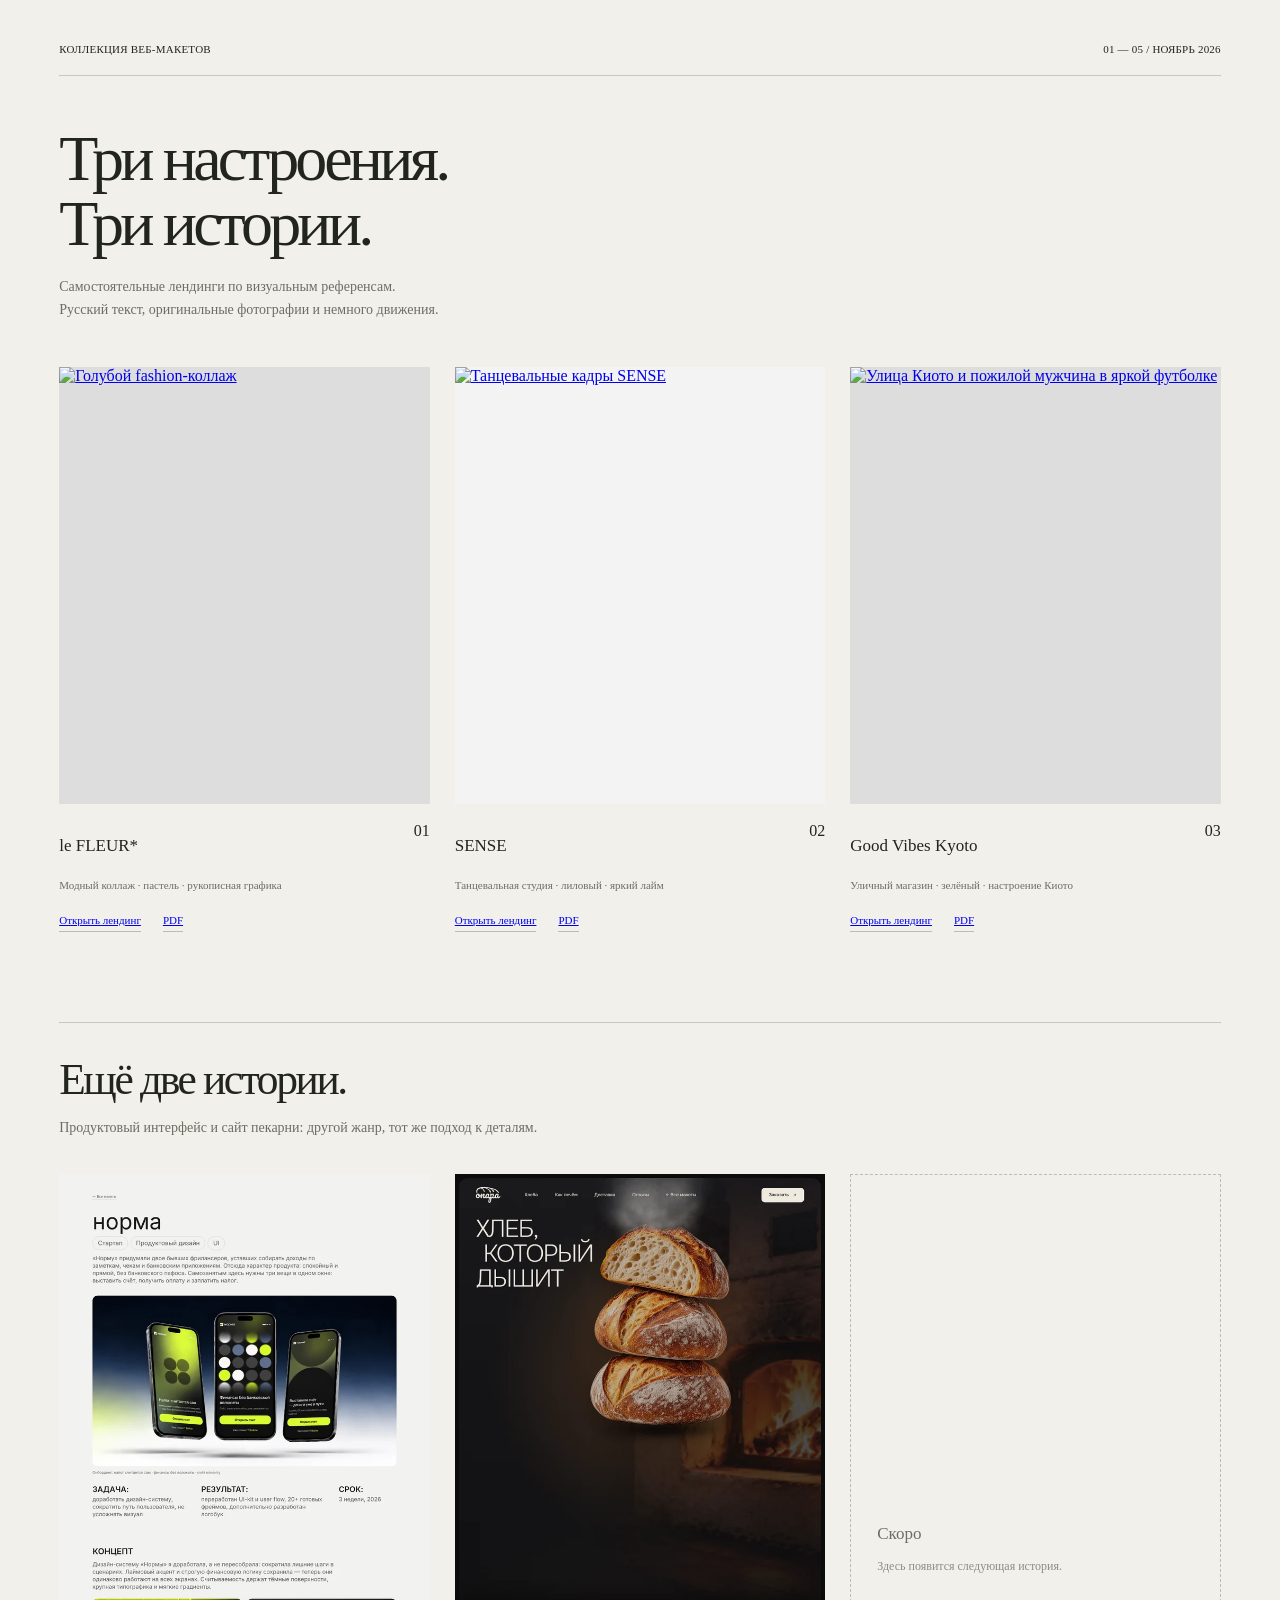
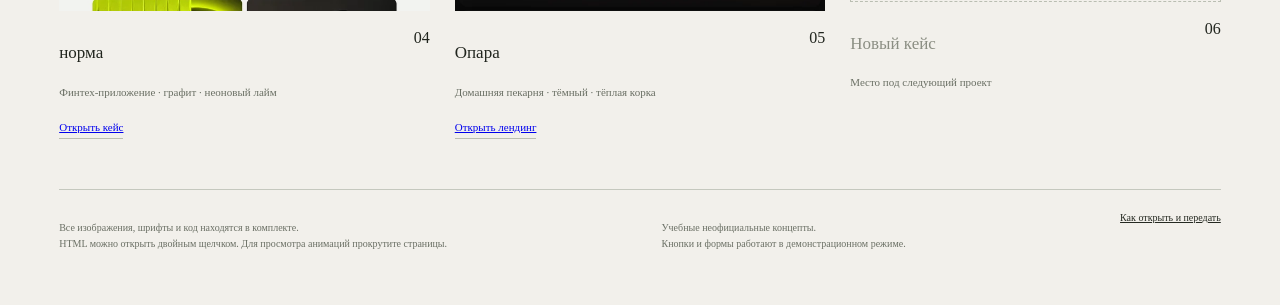
==== three-landings/index.html @ baacd2ec "landings: add norma case and opara site, update index; sense dialog close icon Co-Authored-By: Claud" ====
<!doctype html><html lang="ru"><head><meta charset="utf-8"><meta name="viewport" content="width=device-width,initial-scale=1"><title>Три лендинга — коллекция макетов</title><link rel="icon" href="assets/fleur-icon.svg"><link rel="stylesheet" href="assets/base.css"><style>
body{background:#f2f0eb;padding:35px 4%;color:#21251e}.gallery{max-width:1440px;margin:auto}header{display:flex;justify-content:space-between;font-size:11px;letter-spacing:.02em;border-bottom:1px solid #c5c8be;padding-bottom:20px}h1{font-size:clamp(38px,5vw,70px);font-weight:500;line-height:1.02;letter-spacing:-.06em;margin:50px 0 18px}.intro{font-size:14px;line-height:1.7;color:#6a6f64;max-width:560px}.cards{display:grid;grid-template-columns:repeat(3,minmax(0,1fr));gap:25px;margin-top:45px}.preview{display:block;aspect-ratio:1/1.12;overflow:hidden;position:relative;background:#ddd;transition:transform .4s}.preview img{width:100%;height:100%;object-fit:cover;transition:transform .7s}.preview:hover{transform:translateY(-8px)}.preview:hover img{transform:scale(1.035)}.f-preview img{object-position:60% top}.s-preview img{object-position:center}.k-preview img{object-position:60% center}.cover-label{position:absolute;left:22px;top:28px;line-height:1;font-size:57px;letter-spacing:-.05em;font-weight:700;max-width:90%;pointer-events:none}.f-preview .cover-label{font-family:'Oswald';font-size:51px;line-height:1.02;letter-spacing:-.04em;max-width:65%;top:80px}.s-preview{background:#f3f3f3}.s-preview img{opacity:.75}.s-preview .cover-label{top:auto;bottom:35px;font-size:70px;background:#edc3f7;padding:8px 13px;transform:rotate(-5deg)}.k-preview .cover-label{color:#f1eb39;font-family:'Caveat';font-size:76px;line-height:.78;transform:rotate(-9deg);top:95px}.card-label{display:flex;justify-content:space-between;margin-top:18px;gap:20px}.card-label h2{font-size:17px;font-weight:500}.card-label>span{font-size:12px;color:#8b8e83}article>p{font-size:11px;color:#6a6f64;margin:8px 0 18px}.card-links{display:flex;gap:22px;font-size:11px}.card-links a{border-bottom:1px solid #babeb2;padding:5px 0}.more{margin-top:90px;padding-top:34px;border-top:1px solid #c5c8be}.more>h2{font-size:clamp(30px,3.4vw,48px);font-weight:500;line-height:1.05;letter-spacing:-.055em;margin:0 0 14px}.more .cards{margin-top:34px}.n-preview{background:#f2f2f0}.o-preview{background:#0c0c0d}.soon{aspect-ratio:1/1.18;border:1px dashed #babeb2;display:flex;flex-direction:column;justify-content:flex-end;gap:10px;padding:26px;color:#8b8e83;font-size:12px;line-height:1.5}.soon b{font-weight:500;font-size:17px;color:#6a6f64}.soon+.card-label h2{color:#8b8e83}footer{margin:50px 0 0;padding-top:20px;border-top:1px solid #c5c8be;display:flex;justify-content:space-between;gap:24px;font-size:10px;color:#6a6f64;line-height:1.6}footer a{color:#252921}@media(max-width:800px){.cards{grid-template-columns:1fr;gap:40px}.preview,.soon{aspect-ratio:1.2}.more{margin-top:60px}.gallery{max-width:540px}header{font-size:9px}h1{margin-top:35px}footer{flex-direction:column}.intro{font-size:12px}.card-links{font-size:13px}}
.preview img{object-position:top!important;opacity:1}.preview{aspect-ratio:1/1.18}</style></head><body><main class="gallery"><header><span>КОЛЛЕКЦИЯ ВЕБ-МАКЕТОВ</span><span>01 — 05 / НОЯБРЬ 2026</span></header><h1>Три настроения.<br>Три истории.</h1><p class="intro">Самостоятельные лендинги по визуальным референсам.<br>Русский текст, оригинальные фотографии и немного движения.</p><div class="cards">
<article><a class="preview f-preview" href="fleur.html" aria-label="Открыть le Fleur"><img src="assets/preview-fleur.webp" alt="Голубой fashion-коллаж"></a><div class="card-label"><h2>le FLEUR*</h2>01</div><p>Модный коллаж · пастель · рукописная графика</p><div class="card-links"><a href="fleur.html">Открыть лендинг </a><a href="01-le-fleur.pdf">PDF </a></div></article>
<article><a class="preview s-preview" href="sense.html" aria-label="Открыть SENSE"><img src="assets/preview-sense.webp" alt="Танцевальные кадры SENSE"></a><div class="card-label"><h2>SENSE</h2>02</div><p>Танцевальная студия · лиловый · яркий лайм</p><div class="card-links"><a href="sense.html">Открыть лендинг </a><a href="02-sense.pdf">PDF </a></div></article>
<article><a class="preview k-preview" href="kyoto.html" aria-label="Открыть Good Vibes Kyoto"><img src="assets/preview-kyoto.webp" alt="Улица Киото и пожилой мужчина в яркой футболке"></a><div class="card-label"><h2>Good Vibes Kyoto</h2>03</div><p>Уличный магазин · зелёный · настроение Киото</p><div class="card-links"><a href="kyoto.html">Открыть лендинг </a><a href="03-good-vibes-kyoto.pdf">PDF </a></div></article>
</div>
<section class="more" aria-labelledby="more-title"><h2 id="more-title">Ещё две истории.</h2><p class="intro">Продуктовый интерфейс и сайт пекарни: другой жанр, тот же подход к деталям.</p><div class="cards">
<article><a class="preview n-preview" href="norma.html" aria-label="Открыть кейс норма"><img src="assets/preview-norma.webp" alt="Три экрана онбординга финтех-приложения на тёмно-синем фоне" loading="lazy"></a><div class="card-label"><h2>норма</h2>04</div><p>Финтех-приложение · графит · неоновый лайм</p><div class="card-links"><a href="norma.html">Открыть кейс </a></div></article>
<article><a class="preview o-preview" href="opara/index.html" aria-label="Открыть Опару"><img src="assets/preview-opara.webp" alt="Стопка хлеба на фоне печи" loading="lazy"></a><div class="card-label"><h2>Опара</h2>05</div><p>Домашняя пекарня · тёмный · тёплая корка</p><div class="card-links"><a href="opara/index.html">Открыть лендинг </a></div></article>
<article aria-label="Следующий кейс"><div class="soon"><b>Скоро</b><span>Здесь появится следующая история.</span></div><div class="card-label"><h2>Новый кейс</h2>06</div><p>Место под следующий проект</p></article>
</div></section><footer><p>Все изображения, шрифты и код находятся в комплекте.<br>HTML можно открыть двойным щелчком. Для просмотра анимаций прокрутите страницы.</p><p>Учебные неофициальные концепты.<br>Кнопки и формы работают в демонстрационном режиме.</p><a href="README.txt">Как открыть и передать </a></footer></main></body></html>
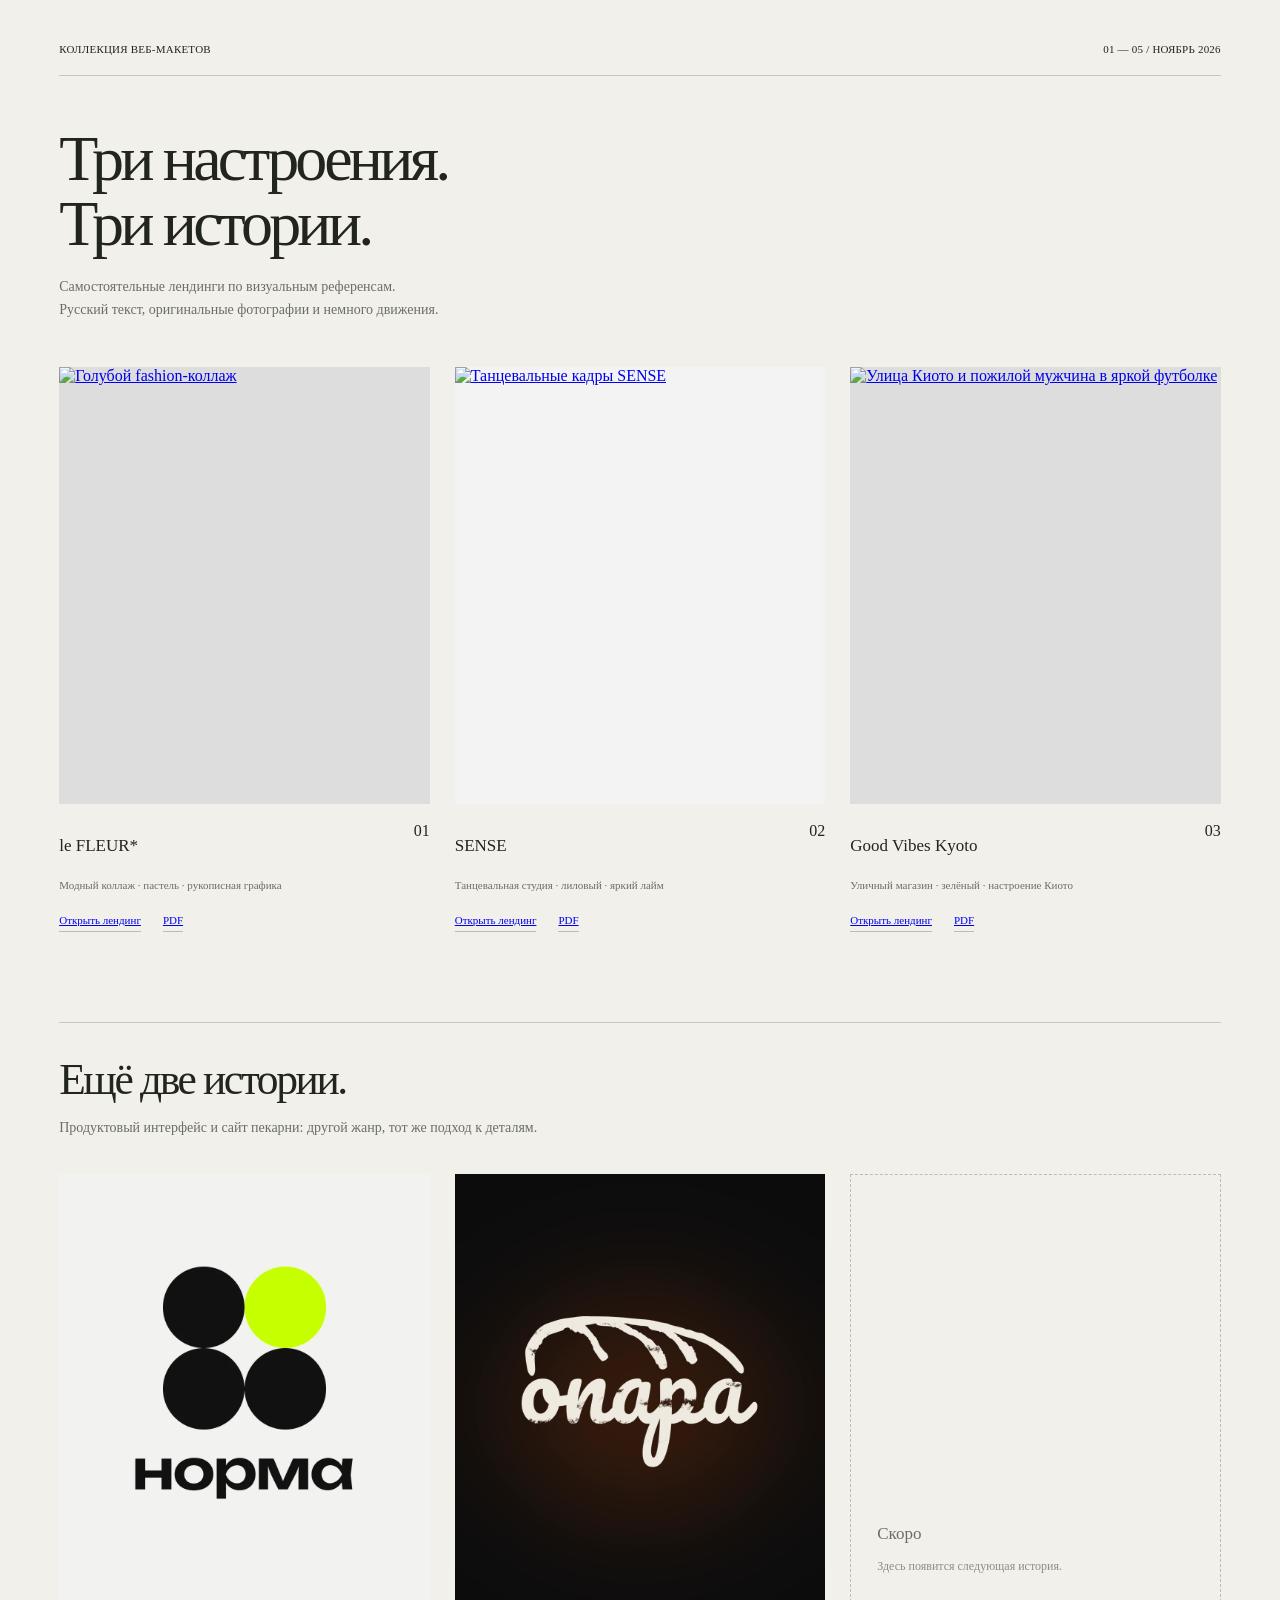
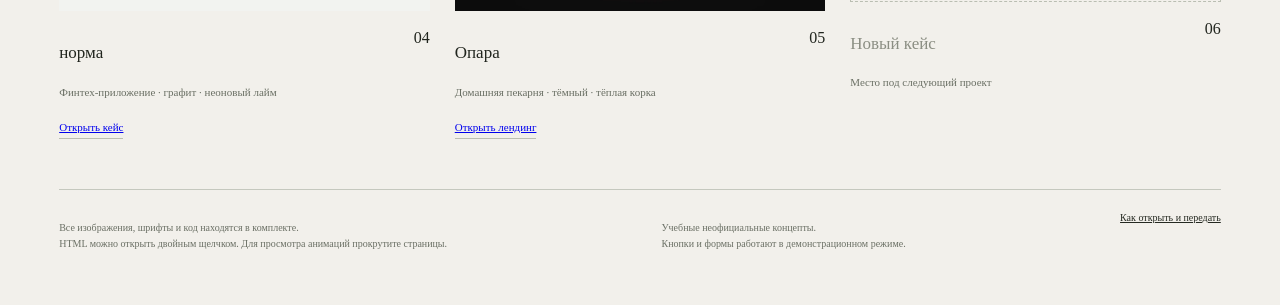
==== commit e06a5a9c: "index: logo-only covers for norma and opara Co-Authored-By: Claude Sonnet 5.5 <noreply@anthropic.com" ====
--- a/three-landings/index.html
+++ b/three-landings/index.html
@@ -6,7 +6,7 @@
 <article><a class="preview k-preview" href="kyoto.html" aria-label="Открыть Good Vibes Kyoto"><img src="assets/preview-kyoto.webp" alt="Улица Киото и пожилой мужчина в яркой футболке"></a><div class="card-label"><h2>Good Vibes Kyoto</h2>03</div><p>Уличный магазин · зелёный · настроение Киото</p><div class="card-links"><a href="kyoto.html">Открыть лендинг </a><a href="03-good-vibes-kyoto.pdf">PDF </a></div></article>
 </div>
 <section class="more" aria-labelledby="more-title"><h2 id="more-title">Ещё две истории.</h2><p class="intro">Продуктовый интерфейс и сайт пекарни: другой жанр, тот же подход к деталям.</p><div class="cards">
-<article><a class="preview n-preview" href="norma.html" aria-label="Открыть кейс норма"><img src="assets/preview-norma.webp" alt="Три экрана онбординга финтех-приложения на тёмно-синем фоне" loading="lazy"></a><div class="card-label"><h2>норма</h2>04</div><p>Финтех-приложение · графит · неоновый лайм</p><div class="card-links"><a href="norma.html">Открыть кейс </a></div></article>
-<article><a class="preview o-preview" href="opara/index.html" aria-label="Открыть Опару"><img src="assets/preview-opara.webp" alt="Стопка хлеба на фоне печи" loading="lazy"></a><div class="card-label"><h2>Опара</h2>05</div><p>Домашняя пекарня · тёмный · тёплая корка</p><div class="card-links"><a href="opara/index.html">Открыть лендинг </a></div></article>
+<article><a class="preview n-preview" href="norma.html" aria-label="Открыть кейс норма"><img src="assets/preview-norma.webp" alt="Логотип «норма»: знак из четырёх кругов и словесный знак" loading="lazy"></a><div class="card-label"><h2>норма</h2>04</div><p>Финтех-приложение · графит · неоновый лайм</p><div class="card-links"><a href="norma.html">Открыть кейс </a></div></article>
+<article><a class="preview o-preview" href="opara/index.html" aria-label="Открыть Опару"><img src="assets/preview-opara.webp" alt="Логотип «Опара» на тёмном фоне" loading="lazy"></a><div class="card-label"><h2>Опара</h2>05</div><p>Домашняя пекарня · тёмный · тёплая корка</p><div class="card-links"><a href="opara/index.html">Открыть лендинг </a></div></article>
 <article aria-label="Следующий кейс"><div class="soon"><b>Скоро</b><span>Здесь появится следующая история.</span></div><div class="card-label"><h2>Новый кейс</h2>06</div><p>Место под следующий проект</p></article>
 </div></section><footer><p>Все изображения, шрифты и код находятся в комплекте.<br>HTML можно открыть двойным щелчком. Для просмотра анимаций прокрутите страницы.</p><p>Учебные неофициальные концепты.<br>Кнопки и формы работают в демонстрационном режиме.</p><a href="README.txt">Как открыть и передать </a></footer></main></body></html>
